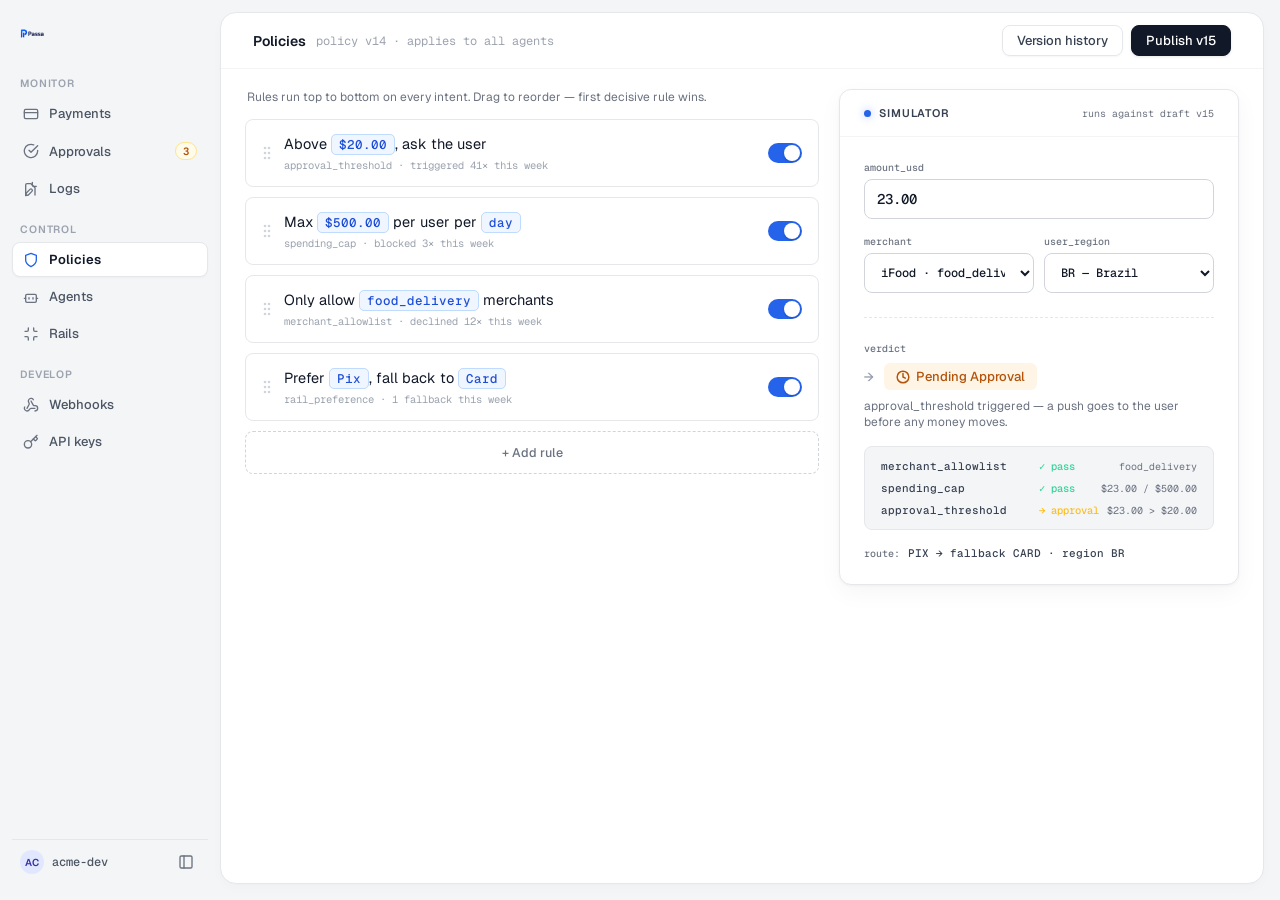
==== policies.html @ 18651515 "Passa slightly done" ====
<!DOCTYPE html>
<html lang="en">
<head>
<meta charset="utf-8">
<meta name="viewport" content="width=device-width, initial-scale=1">
<title>Policies · Passa</title>
<link rel="preconnect" href="https://fonts.googleapis.com">
<link rel="preconnect" href="https://fonts.gstatic.com" crossorigin>
<link href="https://fonts.googleapis.com/css2?family=Geist:wght@400;500;600;700&family=Geist+Mono:wght@400;500;600&display=swap" rel="stylesheet">
<link rel="stylesheet" href="styles.css">
<style>
.pol-grid { display: grid; grid-template-columns: minmax(0,1fr) 400px; gap: 20px; padding: 20px 24px 28px; align-items: start; }
.rules { display: flex; flex-direction: column; gap: 10px; }
.rules-intro { font: 400 12px var(--sans); color: var(--gray-500); padding: 0 2px 4px; }
.rule {
  display: flex; align-items: center; gap: 12px;
  padding: 14px 16px; background: #fff;
  border: 1px solid var(--line); border-radius: 8px;
}
.rule:hover { border-color: #D1D5DB; box-shadow: 0 1px 3px rgba(0,0,0,.05); }
.rule .grip { cursor: grab; flex: none; }
.rule-body { flex: 1; transition: opacity .15s; }
.rule-sentence { font: 400 14.5px var(--sans); color: var(--ink); }
.rule-sub { font: 400 10.5px var(--mono); color: var(--gray-400); margin-top: 5px; }
.add-rule {
  display: flex; align-items: center; justify-content: center; gap: 8px;
  padding: 12px; background: #fff; border: 1px dashed #D1D5DB; border-radius: 8px;
  font: 500 12.5px var(--sans); color: var(--gray-500); cursor: pointer;
}
.add-rule:hover { border-color: var(--blue); color: var(--blue); }
/* Simulator */
.sim {
  position: sticky; top: 20px;
  background: #fff; border: 1px solid var(--line); border-radius: 12px;
  overflow: hidden; box-shadow: 0 1px 3px rgba(0,0,0,.04), 0 8px 24px rgba(0,0,0,.04);
}
.sim-hd { display: flex; align-items: center; gap: 8px; padding: 16px 24px; border-bottom: 1px solid var(--line-soft); }
.sim-hd .dot { width: 7px; height: 7px; border-radius: 50%; background: #2563EB; box-shadow: 0 0 8px rgba(37,99,235,.4); }
.sim-title { font: 600 11px var(--sans); text-transform: uppercase; letter-spacing: .08em; color: var(--gray-700); }
.sim-note { margin-left: auto; font: 400 10px var(--mono); color: var(--gray-500); }
.sim-body { padding: 24px; display: flex; flex-direction: column; gap: 16px; }
.sim-label { font: 500 10px var(--mono); color: var(--gray-500); margin-bottom: 5px; }
.sim input {
  width: 100%; box-sizing: border-box;
  font: 500 14px var(--mono); color: var(--ink);
  background: #fff; border: 1px solid #D1D5DB; border-radius: 8px;
  padding: 10px 12px; outline: none; font-variant-numeric: tabular-nums;
  transition: all 0.15s;
}
.sim input:focus { border-color: var(--blue); box-shadow: 0 0 0 3px rgba(37,99,235,.12); }
.sim select {
  width: 100%; font: 500 12px var(--mono); color: var(--ink);
  background: #fff; border: 1px solid #D1D5DB; border-radius: 8px;
  padding: 10px 12px; outline: none; cursor: pointer;
  transition: all 0.15s;
}
.sim select:focus { border-color: var(--blue); box-shadow: 0 0 0 3px rgba(37,99,235,.12); }
.sim-divider { border-top: 1px dashed var(--line); margin: 8px 0; }
.sim-verdict-row { display: flex; align-items: center; gap: 10px; }
.sim-arrow { font: 500 16px var(--mono); color: var(--gray-400); }
.sim-pill {
  display: inline-flex; align-items: center; gap: 6px;
  padding: 5px 12px; border-radius: 6px; border: none;
  font: 500 13px var(--sans); text-transform: capitalize;
}
.sim-pill svg { width: 14px; height: 14px; flex: none; }
.sim-reason { font: 400 12px var(--sans); color: var(--gray-500); margin-top: 8px; }
.sim-trace {
  background: #F4F5F7; border: 1px solid var(--line); border-radius: 8px;
  padding: 12px 16px; display: flex; flex-direction: column; gap: 8px;
}
.sim-trace-row { display: flex; align-items: center; gap: 8px; }
.sim-trace-name { font: 500 11px var(--mono); color: var(--gray-700); width: 150px; flex: none; }
.sim-trace-verdict { font: 500 10.5px var(--mono); }
.sim-trace-note { margin-left: auto; font: 400 10px var(--mono); color: var(--gray-500); }
.sim-route { display: flex; align-items: center; gap: 8px; }
.sim-route .k { font: 500 10px var(--mono); color: var(--gray-500); }
.sim-route .v { font: 500 11px var(--mono); color: var(--gray-700); }
</style>
</head>
<body data-nav="policies">
<div class="app">
<div id="sidebar"></div>
<main class="main">
  <div class="topbar" style="gap:10px">
    <span class="topbar-title">Policies</span>
    <span class="topbar-sub">policy v14 · applies to all agents</span>
    <div style="margin-left:auto;display:flex;gap:8px">
      <button class="btn">Version history</button>
      <button class="btn primary">Publish v15</button>
    </div>
  </div>

  <div class="pol-grid">
    <div class="rules">
      <div class="rules-intro">Rules run top to bottom on every intent. Drag to reorder — first decisive rule wins.</div>

      <div class="rule" data-rule="r1">
        <svg class="grip" width="10" height="16" viewBox="0 0 10 16" fill="#D1D5DB"><circle cx="3" cy="3" r="1.3"></circle><circle cx="7" cy="3" r="1.3"></circle><circle cx="3" cy="8" r="1.3"></circle><circle cx="7" cy="8" r="1.3"></circle><circle cx="3" cy="13" r="1.3"></circle><circle cx="7" cy="13" r="1.3"></circle></svg>
        <div class="rule-body">
          <div class="rule-sentence">Above <span class="chip">$20.00</span>, ask the user</div>
          <div class="rule-sub">approval_threshold · triggered 41× this week</div>
        </div>
        <button class="switch on" data-toggle="r1" aria-label="Toggle approval_threshold"><span class="knob"></span></button>
      </div>

      <div class="rule" data-rule="r2">
        <svg class="grip" width="10" height="16" viewBox="0 0 10 16" fill="#D1D5DB"><circle cx="3" cy="3" r="1.3"></circle><circle cx="7" cy="3" r="1.3"></circle><circle cx="3" cy="8" r="1.3"></circle><circle cx="7" cy="8" r="1.3"></circle><circle cx="3" cy="13" r="1.3"></circle><circle cx="7" cy="13" r="1.3"></circle></svg>
        <div class="rule-body">
          <div class="rule-sentence">Max <span class="chip">$500.00</span> per user per <span class="chip">day</span></div>
          <div class="rule-sub">spending_cap · blocked 3× this week</div>
        </div>
        <button class="switch on" data-toggle="r2" aria-label="Toggle spending_cap"><span class="knob"></span></button>
      </div>

      <div class="rule" data-rule="r3">
        <svg class="grip" width="10" height="16" viewBox="0 0 10 16" fill="#D1D5DB"><circle cx="3" cy="3" r="1.3"></circle><circle cx="7" cy="3" r="1.3"></circle><circle cx="3" cy="8" r="1.3"></circle><circle cx="7" cy="8" r="1.3"></circle><circle cx="3" cy="13" r="1.3"></circle><circle cx="7" cy="13" r="1.3"></circle></svg>
        <div class="rule-body">
          <div class="rule-sentence">Only allow <span class="chip">food_delivery</span> merchants</div>
          <div class="rule-sub">merchant_allowlist · declined 12× this week</div>
        </div>
        <button class="switch on" data-toggle="r3" aria-label="Toggle merchant_allowlist"><span class="knob"></span></button>
      </div>

      <div class="rule" data-rule="r4">
        <svg class="grip" width="10" height="16" viewBox="0 0 10 16" fill="#D1D5DB"><circle cx="3" cy="3" r="1.3"></circle><circle cx="7" cy="3" r="1.3"></circle><circle cx="3" cy="8" r="1.3"></circle><circle cx="7" cy="8" r="1.3"></circle><circle cx="3" cy="13" r="1.3"></circle><circle cx="7" cy="13" r="1.3"></circle></svg>
        <div class="rule-body">
          <div class="rule-sentence">Prefer <span class="chip">Pix</span>, fall back to <span class="chip">Card</span></div>
          <div class="rule-sub">rail_preference · 1 fallback this week</div>
        </div>
        <button class="switch on" data-toggle="r4" aria-label="Toggle rail_preference"><span class="knob"></span></button>
      </div>

      <button class="add-rule">+ Add rule</button>
    </div>

    <!-- Simulator -->
    <div class="sim">
      <div class="sim-hd">
        <span class="dot"></span>
        <span class="sim-title">Simulator</span>
        <span class="sim-note">runs against draft v15</span>
      </div>
      <div class="sim-body">
        <div>
          <div class="sim-label">amount_usd</div>
          <input id="sim-amount" value="23.00">
        </div>
        <div style="display:grid;grid-template-columns:1fr 1fr;gap:10px">
          <div>
            <div class="sim-label">merchant</div>
            <select id="sim-merchant">
              <option value="ifood">iFood · food_delivery</option>
              <option value="rappi">Rappi · food_delivery</option>
              <option value="uber">Uber · transport</option>
              <option value="amazon">Amazon · retail</option>
            </select>
          </div>
          <div>
            <div class="sim-label">user_region</div>
            <select id="sim-region">
              <option value="BR">BR — Brazil</option>
              <option value="IN">IN — India</option>
              <option value="PH">PH — Philippines</option>
              <option value="US">US — United States</option>
            </select>
          </div>
        </div>
        <div class="sim-divider"></div>
        <div>
          <div class="sim-label" style="margin-bottom:8px">verdict</div>
          <div class="sim-verdict-row">
            <span class="sim-arrow">→</span>
            <span class="sim-pill" id="sim-pill"></span>
          </div>
          <div class="sim-reason" id="sim-reason"></div>
        </div>
        <div class="sim-trace" id="sim-trace"></div>
        <div class="sim-route">
          <span class="k">route:</span>
          <span class="v" id="sim-route"></span>
        </div>
      </div>
    </div>
  </div>
</main>
</div>
<script src="app.js"></script>
<script>
const rules = { r1: true, r2: true, r3: true, r4: true };

const CATEGORY = { ifood: 'food_delivery', rappi: 'food_delivery', uber: 'transport', amazon: 'retail' };
const REGION_RAIL = { BR: 'PIX', IN: 'UPI', PH: 'GCASH', US: 'CARD' };
const VERDICT_STYLE = {
  awaiting_rail: { bg: 'rgba(37,99,235,.1)', fg: '#1D4ED8', icon: `<svg viewBox="0 0 24 24" fill="none" stroke="currentColor" stroke-width="2.5" stroke-linecap="round" stroke-linejoin="round"><circle cx="12" cy="12" r="10"/><polyline points="12 6 12 12 16 14"/></svg>` },
  pending_approval: { bg: 'rgba(245,158,11,.1)', fg: '#B45309', icon: `<svg viewBox="0 0 24 24" fill="none" stroke="currentColor" stroke-width="2.5" stroke-linecap="round" stroke-linejoin="round"><circle cx="12" cy="12" r="10"/><polyline points="12 6 12 12 16 14"/></svg>` },
  declined: { bg: 'rgba(100,116,139,.1)', fg: '#475569', icon: `<svg viewBox="0 0 24 24" fill="none" stroke="currentColor" stroke-width="2.5" stroke-linecap="round" stroke-linejoin="round"><circle cx="12" cy="12" r="10"/><line x1="15" y1="9" x2="9" y2="15"/><line x1="9" y1="9" x2="15" y2="15"/></svg>` },
};

function simulate() {
  const amt = parseFloat(document.getElementById('sim-amount').value) || 0;
  const merchant = document.getElementById('sim-merchant').value;
  const region = document.getElementById('sim-region').value;
  const cat = CATEGORY[merchant];
  const regionRail = REGION_RAIL[region];
  const rail = rules.r4 ? (region === 'BR' ? 'PIX → fallback CARD' : regionRail) : regionRail;

  const trace = [];
  let status = 'awaiting_rail';
  let reason = 'All rules passed — executing on the rail.';
  if (rules.r3) {
    const ok = cat === 'food_delivery';
    trace.push({ name: 'merchant_allowlist', verdict: ok ? '✓ pass' : '✗ block', color: ok ? '#34D399' : '#F87171', note: cat });
    if (!ok && status === 'awaiting_rail') { status = 'declined'; reason = 'merchant_allowlist — ' + cat + ' is not an allowed category. Nothing moved.'; }
  }
  if (rules.r2) {
    const ok = amt <= 500;
    trace.push({ name: 'spending_cap', verdict: ok ? '✓ pass' : '✗ block', color: ok ? '#34D399' : '#F87171', note: '$' + amt.toFixed(2) + ' / $500.00' });
    if (!ok && status === 'awaiting_rail') { status = 'declined'; reason = 'spending_cap — $' + amt.toFixed(2) + ' exceeds the $500.00 daily cap.'; }
  }
  if (rules.r1) {
    const trig = amt > 20;
    trace.push({ name: 'approval_threshold', verdict: trig ? '→ approval' : '✓ pass', color: trig ? '#FBBF24' : '#34D399', note: '$' + amt.toFixed(2) + (trig ? ' > ' : ' ≤ ') + '$20.00' });
    if (trig && status === 'awaiting_rail') { status = 'pending_approval'; reason = 'approval_threshold triggered — a push goes to the user before any money moves.'; }
  }

  const style = VERDICT_STYLE[status];
  const pill = document.getElementById('sim-pill');
  pill.style.background = style.bg;
  pill.style.color = style.fg;
  pill.innerHTML = `${style.icon} ${status.replace('_', ' ')}`;
  document.getElementById('sim-reason').textContent = reason;
  document.getElementById('sim-trace').innerHTML = trace.map(t => `
    <div class="sim-trace-row">
      <span class="sim-trace-name">${t.name}</span>
      <span class="sim-trace-verdict" style="color:${t.color}">${t.verdict}</span>
      <span class="sim-trace-note">${t.note}</span>
    </div>`).join('');
  document.getElementById('sim-route').textContent =
    status === 'declined' ? '— (no route, nothing moved)' : rail + '  ·  region ' + region;
}

document.querySelectorAll('[data-toggle]').forEach((sw) => {
  sw.addEventListener('click', () => {
    const key = sw.dataset.toggle;
    rules[key] = !rules[key];
    sw.classList.toggle('on', rules[key]);
    sw.closest('.rule').querySelector('.rule-body').style.opacity = rules[key] ? 1 : 0.45;
    simulate();
  });
});
['sim-amount', 'sim-merchant', 'sim-region'].forEach((id) => {
  document.getElementById(id).addEventListener('input', simulate);
});
simulate();
</script>
</body>
</html>
---- styles.css ----
/* Passa — shared design system */
:root {
  --blue: #2563EB;
  --blue-dark: #1D4ED8;
  --ink: #111827;
  --gray-700: #374151;
  --gray-600: #4B5563;
  --gray-500: #6B7280;
  --gray-400: #9CA3AF;
  --line: #E5E7EB;
  --line-soft: #F3F4F6;
  --bg-soft: #F9FAFB;
  --mono: 'Geist Mono', monospace;
  --sans: Geist, system-ui, sans-serif;
}
* { box-sizing: border-box; }
[hidden] { display: none !important; }
body {
  margin: 0;
  background: #F4F5F7;
  font-family: var(--sans);
  -webkit-font-smoothing: antialiased;
  color: var(--ink);
}
a { color: inherit; text-decoration: none; }
button { font-family: var(--sans); }
.mono { font-family: var(--mono); }
.tnum { font-variant-numeric: tabular-nums; }

@keyframes passaPulse {
  0% { box-shadow: 0 0 0 0 rgba(245,158,11,.45); }
  70% { box-shadow: 0 0 0 6px rgba(245,158,11,0); }
  100% { box-shadow: 0 0 0 0 rgba(245,158,11,0); }
}

/* ---------- App shell ---------- */
.app { display: flex; align-items: stretch; min-height: 100vh; }
.main {
  flex: 1; min-width: 0; display: flex; flex-direction: column;
  background: #fff;
  margin: 12px 16px 16px 0;
  border-radius: 16px;
  box-shadow: 0 4px 12px rgba(0,0,0,0.02), 0 1px 2px rgba(0,0,0,0.01);
  border: 1px solid var(--line);
  overflow: hidden;
}
.topbar {
  display: flex; align-items: center; gap: 8px;
  height: 56px; flex: none; padding: 0 32px;
  border-bottom: 1px solid var(--line-soft);
}
.topbar-title { font: 600 14px var(--sans); color: var(--ink); }
.topbar-sub { font: 400 12px var(--mono); color: var(--gray-400); }

/* ---------- Sidebar ---------- */
.sidebar {
  width: 220px; flex: none; background: transparent;
  display: flex; flex-direction: column;
  padding: 16px 12px 16px;
  position: sticky; top: 0; height: 100vh;
  transition: width 0.25s cubic-bezier(0.2, 0, 0, 1);
  overflow: hidden;
}
.sidebar.collapsed { width: 72px; padding: 16px 8px 16px; }

.sb-brand { display: flex; align-items: center; gap: 8px; padding: 4px 6px 20px; white-space: nowrap; }
.sb-name { font: 600 15px var(--sans); color: var(--ink); letter-spacing: -0.2px; }
.sb-env-live {
  margin-left: auto; display: inline-flex; align-items: center; gap: 5px;
  font: 500 9.5px var(--mono); color: #047857;
  border: 1px solid #A7F3D0; background: #ECFDF5;
  border-radius: 999px; padding: 2px 7px;
}
.sb-env-live .dot { width: 5px; height: 5px; border-radius: 50%; background: #10B981; }
.sidebar.collapsed .sb-name,
.sidebar.collapsed .env-text { display: none; }
.sidebar.collapsed .sb-env-live { padding: 2px; }
.sidebar.collapsed .sb-env-live .dot { margin: 2px; }
.sidebar.collapsed .sb-brand { justify-content: center; padding-left: 0; padding-right: 0; }

.sb-label {
  font: 600 10.5px var(--sans); text-transform: uppercase; letter-spacing: .08em;
  color: var(--gray-400); padding: 8px 8px 6px; white-space: nowrap; transition: opacity 0.2s;
}
.sidebar.collapsed .sb-label { opacity: 0; height: 0; padding: 0; margin: 0; pointer-events: none; }
.sb-label + .sb-label, .sb-group + .sb-label { padding-top: 16px; }
.sb-group { display: flex; flex-direction: column; gap: 2px; }

.sb-item {
  display: flex; align-items: center; gap: 10px;
  padding: 8px 10px; border-radius: 8px;
  font: 500 13px var(--sans); color: var(--gray-600); cursor: pointer;
  border: 1px solid transparent; transition: background 0.15s, color 0.15s;
  white-space: nowrap;
}
.sb-icon { color: var(--gray-500); display: flex; align-items: center; justify-content: center; flex: none; }
.sb-item:hover { background: #E5E7EB; color: var(--ink); }
.sb-item:hover .sb-icon { color: var(--ink); }
.sb-item.active {
  background: #fff; border: 1px solid var(--line);
  font-weight: 600; color: var(--ink);
  box-shadow: 0 1px 2px rgba(0,0,0,.03);
}
.sb-item.active .sb-icon { color: var(--blue); }

.sidebar.collapsed .sb-text,
.sidebar.collapsed .sb-count { display: none; }
.sidebar.collapsed .sb-item { justify-content: center; padding: 10px; }

.sb-count {
  margin-left: auto; font: 600 10.5px var(--mono);
  color: #B45309; background: #FFFBEB; border: 1px solid #FDE68A;
  border-radius: 999px; padding: 1px 7px;
}

.sb-foot {
  margin-top: auto; display: flex; align-items: center; justify-content: space-between;
  padding: 8px; border-top: 1px solid var(--line); white-space: nowrap;
}
.sb-profile { display: flex; align-items: center; gap: 8px; overflow: hidden; }
.sb-avatar {
  width: 24px; height: 24px; border-radius: 50%;
  background: #E0E7FF; color: #3730A3;
  display: inline-flex; align-items: center; justify-content: center;
  font: 600 10px var(--sans); flex: none;
}
.sb-org { font: 500 12px var(--mono); color: var(--gray-600); }
.sb-toggle {
  display: flex; align-items: center; justify-content: center;
  width: 28px; height: 28px; border-radius: 6px; border: none; background: transparent;
  color: var(--gray-500); cursor: pointer; padding: 0; flex: none;
}
.sb-toggle:hover { background: #E5E7EB; color: var(--ink); }
.sidebar.collapsed .sb-foot { flex-direction: column; gap: 12px; align-items: center; border-top: none; }
.sidebar.collapsed .sb-org { display: none; }
.sidebar.collapsed .sb-toggle { transform: scaleX(-1); }

/* ---------- Status pills ---------- */
.pill {
  display: inline-flex; align-items: center; gap: 6px;
  padding: 4px 10px; border-radius: 6px; border: none;
  font: 500 12.5px var(--sans); text-transform: capitalize;
}
.pill svg { width: 13px; height: 13px; flex: none; }
.pill.lg { padding: 5px 12px; font-size: 13px; }
.pill.completed { background: rgba(16,185,129,0.1); color: #047857; }
.pill.pending_approval { background: rgba(245,158,11,0.1); color: #B45309; }
.pill.awaiting_rail { background: rgba(37,99,235,0.1); color: #1D4ED8; }
.pill.declined { background: rgba(100,116,139,0.1); color: #475569; }
.pill.failed { background: rgba(239,68,68,0.1); color: #B91C1C; }

/* ---------- Rail badges ---------- */
.rail {
  font: 500 10px var(--mono); letter-spacing: .04em;
  padding: 2px 7px; border: 1px solid #D1D5DB; border-radius: 4px;
  color: var(--gray-700); background: #fff; white-space: nowrap;
}
.rail.failed { border-color: #FECACA; color: #B91C1C; text-decoration: line-through; }

/* ---------- Buttons ---------- */
.btn {
  font: 500 13px var(--sans); color: var(--gray-700);
  background: #fff; border: 1px solid var(--line); border-radius: 8px;
  padding: 6px 14px; cursor: pointer;
  display: inline-flex; align-items: center; gap: 6px;
  box-shadow: 0 1px 2px rgba(0,0,0,0.04);
  transition: all 0.15s;
}
.btn:hover { background: #F9FAFB; border-color: #D1D5DB; }
.btn.primary { color: #fff; background: var(--ink); border-color: var(--ink); box-shadow: 0 1px 3px rgba(0,0,0,0.1); }
.btn.primary:hover { background: #374151; border-color: #374151; }
.copy-btn {
  font: 500 10px var(--mono); letter-spacing: .05em; color: var(--gray-500);
  background: #fff; border: 1px solid var(--line); border-radius: 6px;
  padding: 3px 8px; cursor: pointer; flex: none;
  box-shadow: 0 1px 2px rgba(0,0,0,0.02);
  transition: all 0.15s;
}
.copy-btn:hover { background: #F9FAFB; color: var(--gray-700); border-color: #D1D5DB; }
.copy-btn.pad { padding: 4px 9px; }

/* ---------- Segmented control ---------- */
.seg {
  display: flex; gap: 2px; background: #F4F5F7;
  border: 1px solid var(--line); border-radius: 8px; padding: 3px;
}
.seg button {
  font: 500 11px var(--mono); padding: 5px 12px; border-radius: 6px;
  border: none; background: transparent; color: var(--gray-500); cursor: pointer;
  transition: all 0.15s;
}
.seg button.on { background: #fff; color: var(--ink); box-shadow: 0 1px 3px rgba(0,0,0,.06), 0 1px 2px rgba(0,0,0,.04); }
.seg.env button { font: 600 11.5px var(--mono); padding: 5px 16px; }
.seg.env button.on-live { background: #fff; color: #047857; box-shadow: 0 1px 3px rgba(0,0,0,.06), 0 1px 2px rgba(0,0,0,.04); }

/* ---------- Panels ---------- */
.panel { background: #fff; border: 1px solid var(--line); border-radius: 8px; overflow: hidden; }
.panel-hd {
  display: flex; align-items: center; gap: 8px;
  padding: 10px 14px; border-bottom: 1px solid var(--line-soft);
}
.panel-hd.baseline { align-items: baseline; }
.panel-title {
  font: 600 11px var(--sans); text-transform: uppercase;
  letter-spacing: .06em; color: var(--gray-500);
}
.panel-meta { font: 400 10.5px var(--mono); color: var(--gray-400); }

/* ---------- JSON payload ---------- */
.payload {
  margin: 0; padding: 13px 16px;
  font: 11.5px/1.75 var(--mono); color: var(--gray-700);
  background: #FCFCFD; overflow-x: auto;
}
.payload-collapsed { padding: 11px 16px; font: 11.5px var(--mono); color: var(--gray-400); background: #FCFCFD; }
.j-k { color: #1D4ED8; }
.j-p { color: #9CA3AF; }
.j-s { color: #0F766E; }
.j-n { font-weight: 600; color: #111827; }

/* ---------- Timeline ---------- */
.tl-row { display: flex; gap: 14px; }
.tl-spine { display: flex; flex-direction: column; align-items: center; flex: none; width: 28px; }
.tl-icon {
  width: 28px; height: 28px; border-radius: 50%;
  background: #fff; border: 1.5px solid #D1D5DB;
  display: flex; align-items: center; justify-content: center; flex: none;
}
.tl-icon.blue { border-color: #BFDBFE; }
.tl-icon.blue-fill { background: #EFF6FF; border-color: #BFDBFE; }
.tl-icon.amber { background: #FFFBEB; border-color: #FDE68A; }
.tl-icon.green { background: #ECFDF5; border-color: #A7F3D0; }
.tl-icon.red { background: #FEF2F2; border-color: #FECACA; }
.tl-line { width: 2px; flex: 1; background: var(--line); margin-top: 4px; }
.tl-line.red { background: #FECACA; flex: none; height: 10px; }
.tl-body { flex: 1; padding-bottom: 20px; }
.tl-body.last { padding-bottom: 18px; }
.tl-head { display: flex; align-items: center; gap: 8px; }
.tl-title { font: 600 13px var(--sans); color: var(--ink); }
.tl-title.red { color: #B91C1C; }
.tl-delta {
  margin-left: auto; font: 500 10px var(--mono); color: var(--gray-500);
  background: var(--line-soft); border-radius: 4px; padding: 1px 6px;
}
.tl-delta.t0 { color: var(--gray-400); background: var(--bg-soft); }
.tl-delta.amber { color: #B45309; background: #FFFBEB; border: 1px solid #FDE68A; }
.tl-delta.red { color: #B91C1C; background: #FEF2F2; }
.tl-ts { font: 400 11px var(--mono); color: var(--gray-500); margin-top: 3px; font-variant-numeric: tabular-nums; }
.tl-note { font: 400 11.5px var(--sans); color: var(--gray-500); margin-top: 4px; }
.tl-note .id { font: 500 11px var(--mono); }

/* ---------- Webhook delivery / event rows ---------- */
.wh-row {
  display: grid; grid-template-columns: minmax(0,1fr) 36px 44px 64px 78px;
  gap: 6px; align-items: center; padding: 8px 14px;
  border-bottom: 1px solid var(--line-soft);
}
.wh-row:last-child { border-bottom: none; }
.wh-event { font: 500 12px var(--mono); color: var(--ink); }
.wh-event.retry { color: var(--gray-400); padding-left: 14px; }
.wh-n { font: 400 10.5px var(--mono); color: var(--gray-400); }
.code { font: 600 10px var(--mono); border-radius: 4px; padding: 1px 5px; text-align: center; }
.code.ok { color: #047857; background: #ECFDF5; }
.code.err { color: #B91C1C; background: #FEF2F2; }
.wh-ms { font: 400 10.5px var(--mono); color: var(--gray-500); text-align: right; font-variant-numeric: tabular-nums; }
.wh-ts { font: 400 10.5px var(--mono); color: var(--gray-400); text-align: right; font-variant-numeric: tabular-nums; }

/* ---------- Toggle switch ---------- */
.switch {
  width: 34px; height: 20px; flex: none; border-radius: 999px; border: none;
  background: #D1D5DB; position: relative; cursor: pointer; transition: background .15s;
  padding: 0;
}
.switch .knob {
  position: absolute; top: 2px; left: 2px; width: 16px; height: 16px;
  border-radius: 50%; background: #fff;
  box-shadow: 0 1px 2px rgba(0,0,0,.2); transition: left .15s;
}
.switch.on { background: var(--blue); }
.switch.on .knob { left: 16px; }

/* ---------- Value chips (policy sentences) ---------- */
.chip {
  font: 500 12.5px var(--mono); color: #1D4ED8;
  background: #EFF6FF; border: 1px solid #BFDBFE; border-radius: 5px;
  padding: 1px 7px; cursor: text;
}
.chip:hover { border-color: var(--blue); }
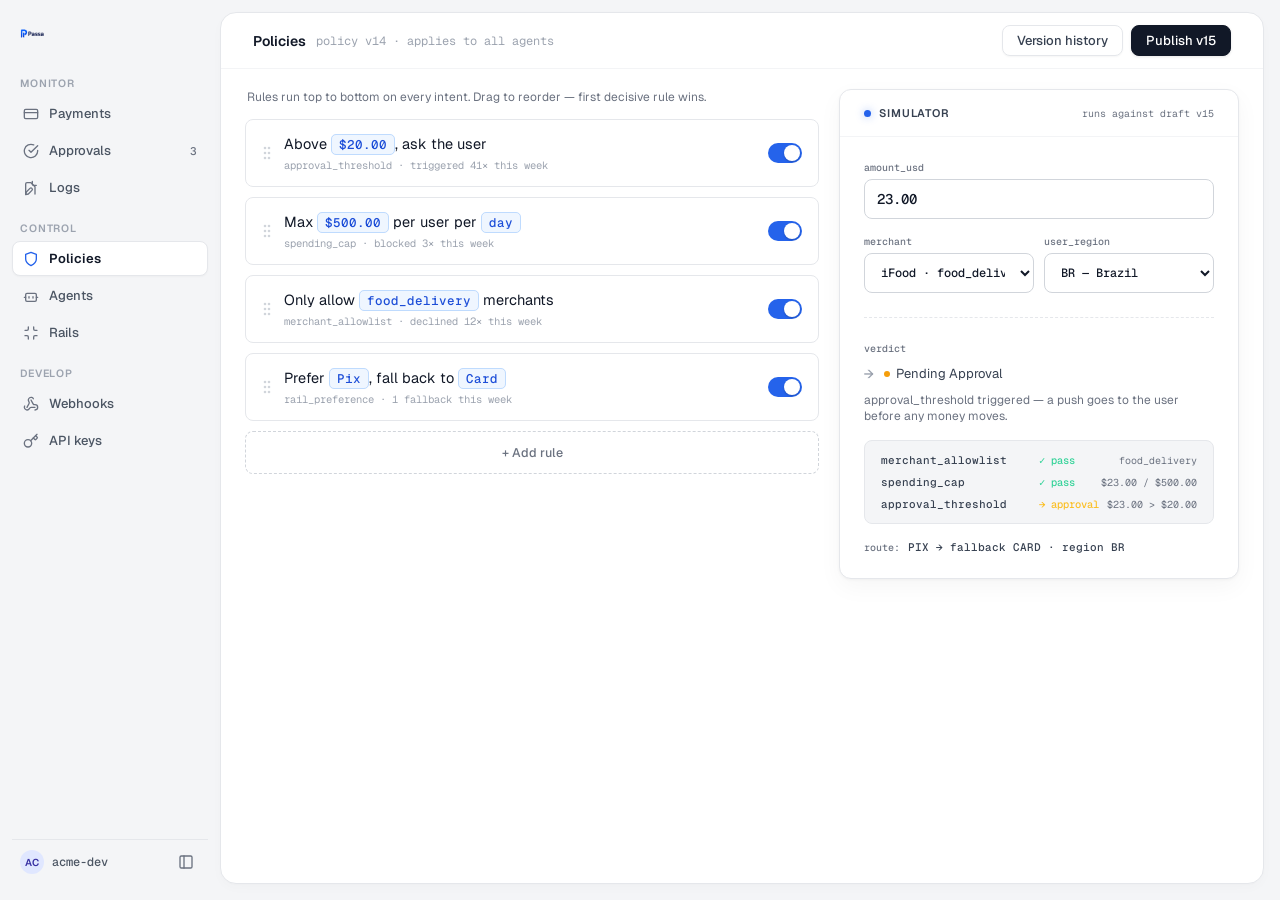
==== commit 67b00368: "Landing page half way done" ====
--- a/policies.html
+++ b/policies.html
@@ -60,10 +60,16 @@
 .sim-arrow { font: 500 16px var(--mono); color: var(--gray-400); }
 .sim-pill {
   display: inline-flex; align-items: center; gap: 6px;
-  padding: 5px 12px; border-radius: 6px; border: none;
-  font: 500 13px var(--sans); text-transform: capitalize;
-}
-.sim-pill svg { width: 14px; height: 14px; flex: none; }
+  font: 400 13px var(--sans); text-transform: capitalize;
+  color: var(--gray-700);
+}
+.sim-pill::before {
+  content: ''; display: block; flex: none;
+  width: 6px; height: 6px; border-radius: 50%;
+}
+.sim-pill.awaiting_rail::before { background: #3B82F6; }
+.sim-pill.pending_approval::before { background: #F59E0B; }
+.sim-pill.declined::before { background: #9CA3AF; }
 .sim-reason { font: 400 12px var(--sans); color: var(--gray-500); margin-top: 8px; }
 .sim-trace {
   background: #F4F5F7; border: 1px solid var(--line); border-radius: 8px;
@@ -191,11 +197,7 @@
 
 const CATEGORY = { ifood: 'food_delivery', rappi: 'food_delivery', uber: 'transport', amazon: 'retail' };
 const REGION_RAIL = { BR: 'PIX', IN: 'UPI', PH: 'GCASH', US: 'CARD' };
-const VERDICT_STYLE = {
-  awaiting_rail: { bg: 'rgba(37,99,235,.1)', fg: '#1D4ED8', icon: `<svg viewBox="0 0 24 24" fill="none" stroke="currentColor" stroke-width="2.5" stroke-linecap="round" stroke-linejoin="round"><circle cx="12" cy="12" r="10"/><polyline points="12 6 12 12 16 14"/></svg>` },
-  pending_approval: { bg: 'rgba(245,158,11,.1)', fg: '#B45309', icon: `<svg viewBox="0 0 24 24" fill="none" stroke="currentColor" stroke-width="2.5" stroke-linecap="round" stroke-linejoin="round"><circle cx="12" cy="12" r="10"/><polyline points="12 6 12 12 16 14"/></svg>` },
-  declined: { bg: 'rgba(100,116,139,.1)', fg: '#475569', icon: `<svg viewBox="0 0 24 24" fill="none" stroke="currentColor" stroke-width="2.5" stroke-linecap="round" stroke-linejoin="round"><circle cx="12" cy="12" r="10"/><line x1="15" y1="9" x2="9" y2="15"/><line x1="9" y1="9" x2="15" y2="15"/></svg>` },
-};
+
 
 function simulate() {
   const amt = parseFloat(document.getElementById('sim-amount').value) || 0;
@@ -224,11 +226,9 @@
     if (trig && status === 'awaiting_rail') { status = 'pending_approval'; reason = 'approval_threshold triggered — a push goes to the user before any money moves.'; }
   }
 
-  const style = VERDICT_STYLE[status];
   const pill = document.getElementById('sim-pill');
-  pill.style.background = style.bg;
-  pill.style.color = style.fg;
-  pill.innerHTML = `${style.icon} ${status.replace('_', ' ')}`;
+  pill.className = 'sim-pill ' + status;
+  pill.textContent = status.replace('_', ' ');
   document.getElementById('sim-reason').textContent = reason;
   document.getElementById('sim-trace').innerHTML = trace.map(t => `
     <div class="sim-trace-row">
--- a/styles.css
+++ b/styles.css
@@ -67,11 +67,9 @@
 .sb-name { font: 600 15px var(--sans); color: var(--ink); letter-spacing: -0.2px; }
 .sb-env-live {
   margin-left: auto; display: inline-flex; align-items: center; gap: 5px;
-  font: 500 9.5px var(--mono); color: #047857;
-  border: 1px solid #A7F3D0; background: #ECFDF5;
-  border-radius: 999px; padding: 2px 7px;
-}
-.sb-env-live .dot { width: 5px; height: 5px; border-radius: 50%; background: #10B981; }
+  font: 500 10.5px var(--mono); color: var(--gray-700);
+}
+.sb-env-live .dot { width: 6px; height: 6px; border-radius: 50%; background: #10B981; flex: none; }
 .sidebar.collapsed .sb-name,
 .sidebar.collapsed .env-text { display: none; }
 .sidebar.collapsed .sb-env-live { padding: 2px; }
@@ -108,9 +106,8 @@
 .sidebar.collapsed .sb-item { justify-content: center; padding: 10px; }
 
 .sb-count {
-  margin-left: auto; font: 600 10.5px var(--mono);
-  color: #B45309; background: #FFFBEB; border: 1px solid #FDE68A;
-  border-radius: 999px; padding: 1px 7px;
+  margin-left: auto; font: 500 11px var(--mono);
+  color: var(--gray-500);
 }
 
 .sb-foot {
@@ -138,16 +135,19 @@
 /* ---------- Status pills ---------- */
 .pill {
   display: inline-flex; align-items: center; gap: 6px;
-  padding: 4px 10px; border-radius: 6px; border: none;
-  font: 500 12.5px var(--sans); text-transform: capitalize;
-}
-.pill svg { width: 13px; height: 13px; flex: none; }
-.pill.lg { padding: 5px 12px; font-size: 13px; }
-.pill.completed { background: rgba(16,185,129,0.1); color: #047857; }
-.pill.pending_approval { background: rgba(245,158,11,0.1); color: #B45309; }
-.pill.awaiting_rail { background: rgba(37,99,235,0.1); color: #1D4ED8; }
-.pill.declined { background: rgba(100,116,139,0.1); color: #475569; }
-.pill.failed { background: rgba(239,68,68,0.1); color: #B91C1C; }
+  font: 400 12.5px var(--sans); text-transform: capitalize;
+  color: var(--gray-700);
+}
+.pill svg { display: none; }
+.pill::before {
+  content: ''; display: block; flex: none;
+  width: 6px; height: 6px; border-radius: 50%;
+}
+.pill.completed::before { background: #10B981; }
+.pill.pending_approval::before { background: #F59E0B; }
+.pill.awaiting_rail::before { background: #3B82F6; }
+.pill.declined::before { background: #9CA3AF; }
+.pill.failed::before { background: #EF4444; }
 
 /* ---------- Rail badges ---------- */
 .rail {
@@ -239,12 +239,15 @@
 .tl-title { font: 600 13px var(--sans); color: var(--ink); }
 .tl-title.red { color: #B91C1C; }
 .tl-delta {
-  margin-left: auto; font: 500 10px var(--mono); color: var(--gray-500);
-  background: var(--line-soft); border-radius: 4px; padding: 1px 6px;
-}
-.tl-delta.t0 { color: var(--gray-400); background: var(--bg-soft); }
-.tl-delta.amber { color: #B45309; background: #FFFBEB; border: 1px solid #FDE68A; }
-.tl-delta.red { color: #B91C1C; background: #FEF2F2; }
+  margin-left: auto; font: 500 10.5px var(--mono); color: var(--gray-500);
+  display: inline-flex; align-items: center; gap: 4px;
+}
+.tl-delta::before { content: ''; width: 5px; height: 5px; border-radius: 50%; flex: none; display: none; }
+.tl-delta.t0 { color: var(--gray-400); }
+.tl-delta.amber { color: var(--gray-700); }
+.tl-delta.amber::before { display: block; background: #F59E0B; }
+.tl-delta.red { color: var(--gray-700); }
+.tl-delta.red::before { display: block; background: #EF4444; }
 .tl-ts { font: 400 11px var(--mono); color: var(--gray-500); margin-top: 3px; font-variant-numeric: tabular-nums; }
 .tl-note { font: 400 11.5px var(--sans); color: var(--gray-500); margin-top: 4px; }
 .tl-note .id { font: 500 11px var(--mono); }
@@ -259,9 +262,10 @@
 .wh-event { font: 500 12px var(--mono); color: var(--ink); }
 .wh-event.retry { color: var(--gray-400); padding-left: 14px; }
 .wh-n { font: 400 10.5px var(--mono); color: var(--gray-400); }
-.code { font: 600 10px var(--mono); border-radius: 4px; padding: 1px 5px; text-align: center; }
-.code.ok { color: #047857; background: #ECFDF5; }
-.code.err { color: #B91C1C; background: #FEF2F2; }
+.code { font: 500 11px var(--mono); color: var(--gray-700); display: inline-flex; align-items: center; gap: 4px; justify-content: flex-end; }
+.code::before { content: ''; display: block; width: 6px; height: 6px; border-radius: 50%; flex: none; }
+.code.ok::before { background: #10B981; }
+.code.err::before { background: #EF4444; }
 .wh-ms { font: 400 10.5px var(--mono); color: var(--gray-500); text-align: right; font-variant-numeric: tabular-nums; }
 .wh-ts { font: 400 10.5px var(--mono); color: var(--gray-400); text-align: right; font-variant-numeric: tabular-nums; }
 
